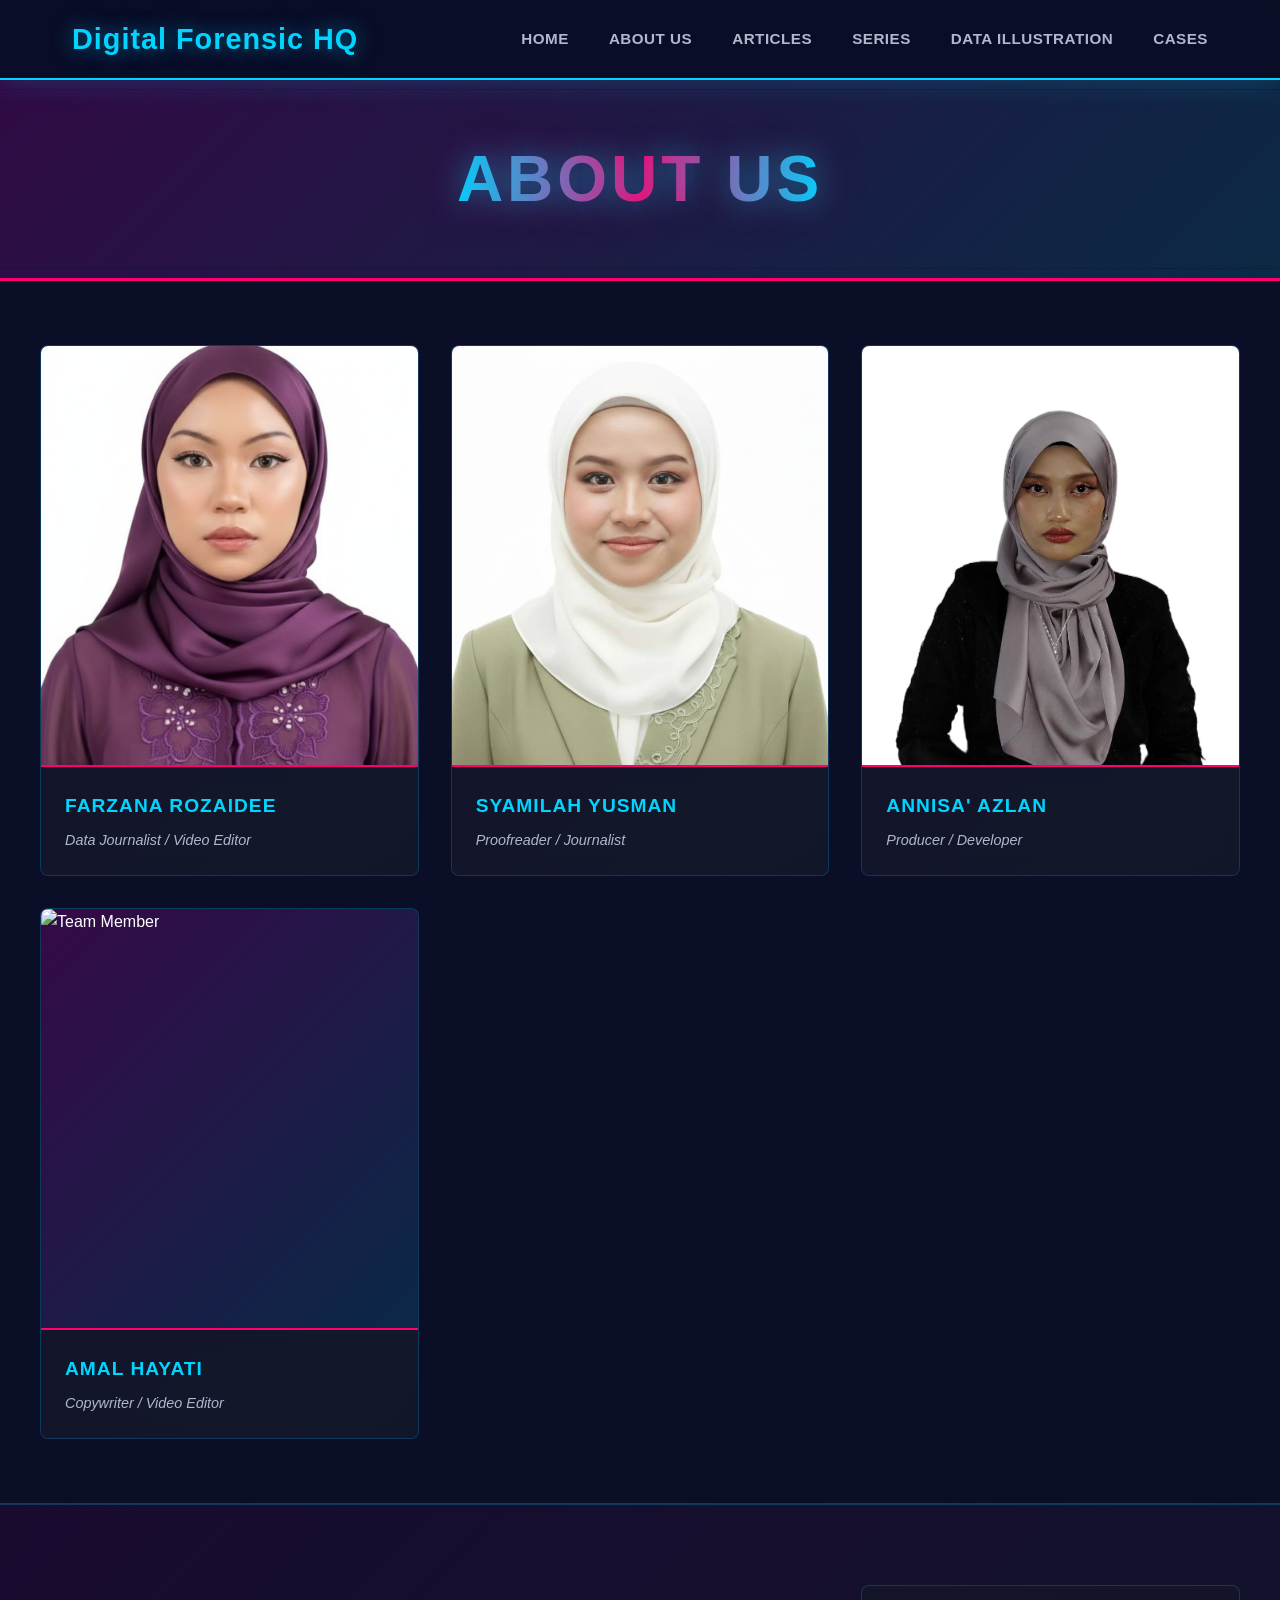
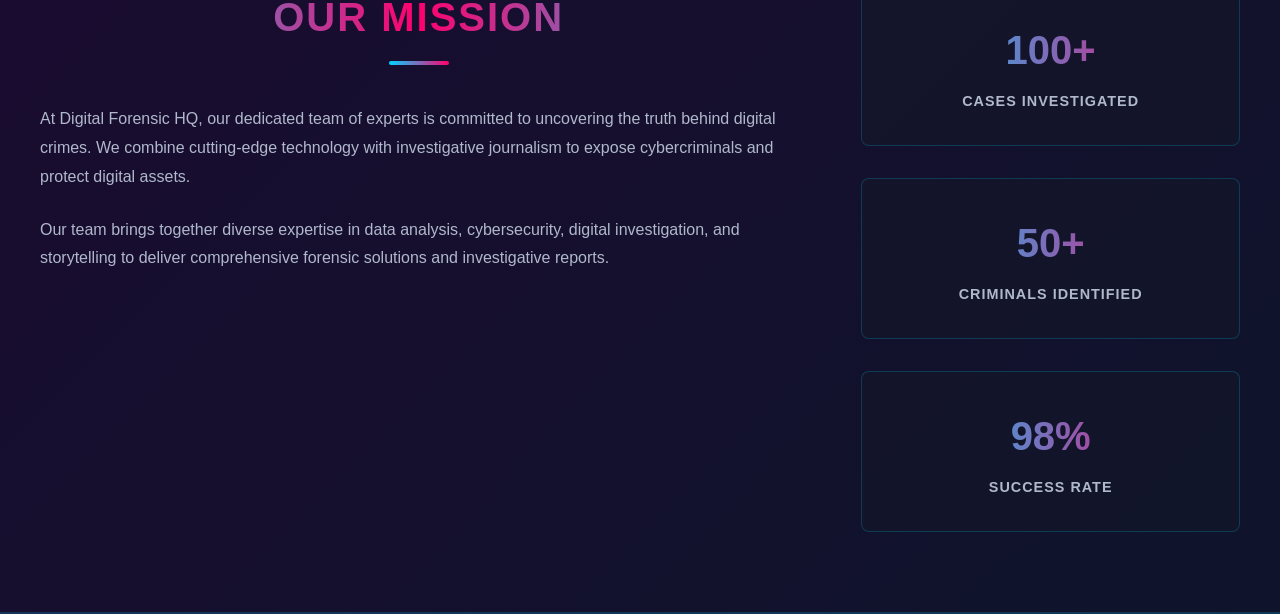
==== about.html @ 4dae82cf "feat: Add article navigation and 4th article data" ====
<!DOCTYPE html>
<html lang="en">
<head>
    <meta charset="UTF-8">
    <meta name="viewport" content="width=device-width, initial-scale=1.0">
    <title>About Us - Digital Forensic HQ</title>
    <link rel="icon" href="data:image/svg+xml,<svg xmlns='http://www.w3.org/2000/svg' viewBox='0 0 100 100'><text y='75' font-size='75' fill='%2300d4ff' font-weight='bold'>◆</text></svg>" type="image/svg+xml">
    <link rel="stylesheet" href="styles.css">
    <link rel="stylesheet" href="about-styles.css">
</head>
<body>
    <!-- Navigation -->
    <nav class="navbar">
        <div class="nav-container">
            <div class="nav-logo">
                <span class="logo-text">Digital Forensic HQ</span>
            </div>
            <ul class="nav-menu">
                <li class="nav-item"><a href="index.html" class="nav-link">Home</a></li>
                <li class="nav-item"><a href="about.html" class="nav-link">About Us</a></li>
                <li class="nav-item dropdown">
                    <a href="articles.html" class="nav-link dropdown-toggle">Articles</a>
                    <ul class="dropdown-menu">
                        <li><a href="articles.html?id=1" class="dropdown-link">Article 1</a></li>
                        <li><a href="articles.html?id=2" class="dropdown-link">Article 2</a></li>
                        <li><a href="articles.html?id=3" class="dropdown-link">Article 3</a></li>
                        <li><a href="articles.html?id=4" class="dropdown-link">Article 4</a></li>
                    </ul>
                </li>
                <li class="nav-item"><a href="series.html" class="nav-link">Series</a></li>
                <li class="nav-item"><a href="index.html#threats" class="nav-link">Data Illustration</a></li>
                <li class="nav-item"><a href="index.html#cases" class="nav-link">Cases</a></li>
            </ul>
            <div class="hamburger" id="hamburger">
                <span></span>
                <span></span>
                <span></span>
            </div>
        </div>
    </nav>

    <!-- About Header Section -->
    <section class="about-header">
        <div class="torn-top"></div>
        <div class="about-header-content">
            <h1 class="about-title">ABOUT US</h1>
        </div>
        <div class="torn-bottom"></div>
    </section>

    <!-- Team Members Section -->
    <section class="team-section">
        <div class="team-container">
            <div class="team-grid">
                <article class="team-card">
                    <div class="team-image-wrapper">
                        <img src="assets/FARZANA.jpeg" alt="Team Member" class="team-image">
                    </div>
                    <div class="team-info">
                        <h3 class="team-name">Farzana Rozaidee</h3>
                        <p class="team-role">Data Journalist / Video Editor</p>
                    </div>
                </article>

                <article class="team-card">
                    <div class="team-image-wrapper">
                        <img src="assets/SYAMILAH.jpeg" alt="Team Member" class="team-image">
                    </div>
                    <div class="team-info">
                        <h3 class="team-name">Syamilah Yusman</h3>
                        <p class="team-role">Proofreader / Journalist</p>
                    </div>
                </article>

                <article class="team-card">
                    <div class="team-image-wrapper">
                        <img src="assets/ANNISA.jpeg" alt="Team Member" class="team-image">
                    </div>
                    <div class="team-info">
                        <h3 class="team-name">Annisa' Azlan</h3>
                        <p class="team-role">Producer / Developer</p>
                    </div>
                </article>

                <article class="team-card">
                    <div class="team-image-wrapper">
                        <img src="https://via.placeholder.com/250x280?text=Team+Member+4" alt="Team Member" class="team-image">
                    </div>
                    <div class="team-info">
                        <h3 class="team-name">Amal Hayati</h3>
                        <p class="team-role">Copywriter / Video Editor</p>
                    </div>
                </article>
            </div>
        </div>
    </section>

    <!-- About Description Section -->
    <section class="about-description">
        <div class="about-description-container">
            <div class="about-text">
                <h2 class="section-title">Our Mission</h2>
                <p>At Digital Forensic HQ, our dedicated team of experts is committed to uncovering the truth behind digital crimes. We combine cutting-edge technology with investigative journalism to expose cybercriminals and protect digital assets.</p>
                <p>Our team brings together diverse expertise in data analysis, cybersecurity, digital investigation, and storytelling to deliver comprehensive forensic solutions and investigative reports.</p>
            </div>

            <div class="about-stats">
                <div class="stat-item">
                    <h3 class="stat-number">100+</h3>
                    <p class="stat-label">Cases Investigated</p>
                </div>
                <div class="stat-item">
                    <h3 class="stat-number">50+</h3>
                    <p class="stat-label">Criminals Identified</p>
                </div>
                <div class="stat-item">
                    <h3 class="stat-number">98%</h3>
                    <p class="stat-label">Success Rate</p>
                </div>
            </div>
        </div>
    </section>

    <script src="script.js"></script>
</body>
</html>
---- styles.css ----
/* ===========================
   DIGITAL FORENSIC HQ - CYBERPUNK THEME
   Professional Structure + Neon Colors
   =========================== */

* {
    margin: 0;
    padding: 0;
    box-sizing: border-box;
}

:root {
    --primary-dark: #0a0e27;
    --secondary-dark: #1a1f3a;
    --accent-cyan: #00d4ff;
    --accent-magenta: #ff006e;
    --accent-purple: #6a0572;
    --text-primary: #ffffff;
    --text-secondary: #b0b8cc;
    --neon-glow: 0 0 20px rgba(0, 212, 255, 0.5);
    --neon-glow-magenta: 0 0 20px rgba(255, 0, 110, 0.5);
}

html {
    scroll-behavior: smooth;
}

body {
    font-family: 'Segoe UI', Tahoma, Geneva, Verdana, sans-serif;
    background: linear-gradient(135deg, var(--primary-dark) 0%, #0f0a20 100%);
    color: var(--text-primary);
    line-height: 1.6;
    overflow-x: hidden;
}

/* ===== TOP BAR ===== */
.top-bar {
    background: var(--primary-dark);
    color: var(--text-primary);
    padding: 0.7rem 0;
    border-bottom: 2px solid var(--accent-cyan);
    font-size: 0.85rem;
    box-shadow: 0 0 20px rgba(0, 212, 255, 0.2);
}

.top-bar-container {
    max-width: 1200px;
    margin: 0 auto;
    padding: 0 2rem;
    display: flex;
    justify-content: space-between;
    align-items: center;
}

.top-bar-date,
.top-bar-edition {
    letter-spacing: 0.5px;
}

/* ===== NAVIGATION ===== */
.navbar {
    position: sticky;
    top: 0;
    width: 100%;
    background: rgba(10, 14, 39, 0.95);
    backdrop-filter: blur(10px);
    border-bottom: 2px solid var(--accent-cyan);
    box-shadow: 0 0 30px rgba(0, 212, 255, 0.2);
    z-index: 1000;
    padding: 0;
}

.nav-container {
    max-width: 1200px;
    margin: 0 auto;
    padding: 1rem 2rem;
    display: flex;
    justify-content: space-between;
    align-items: center;
}

.nav-logo {
    display: flex;
    align-items: center;
    font-size: 1.8rem;
    font-weight: 700;
    color: var(--accent-cyan);
    text-decoration: none;
    letter-spacing: 1px;
    text-shadow: var(--neon-glow);
}

.logo-text {
    color: var(--accent-cyan);
    text-shadow: var(--neon-glow);
}

.nav-menu {
    display: flex;
    list-style: none;
    gap: 2.5rem;
}

.nav-link {
    color: var(--text-secondary);
    text-decoration: none;
    font-size: 0.95rem;
    font-weight: 600;
    letter-spacing: 0.5px;
    position: relative;
    transition: all 0.3s ease;
    text-transform: uppercase;
}

.nav-link::after {
    content: '';
    position: absolute;
    bottom: -5px;
    left: 0;
    width: 0;
    height: 3px;
    background: linear-gradient(90deg, var(--accent-cyan), var(--accent-magenta));
    transition: width 0.3s ease;
}

.nav-link:hover {
    color: var(--accent-cyan);
    text-shadow: var(--neon-glow);
}

.nav-link:hover::after {
    width: 100%;
}

/* ===== DROPDOWN MENU ===== */
.dropdown {
    position: relative;
}


.dropdown:hover .dropdown-toggle::after {
    transform: rotate(180deg);
}

.dropdown-menu {
    display: none;
    position: absolute;
    top: 100%;
    left: 0;
    background: rgba(10, 14, 39, 0.98);
    backdrop-filter: blur(10px);
    border: 2px solid var(--accent-cyan);
    border-top: none;
    border-radius: 0 0 5px 5px;
    min-width: 250px;
    list-style: none;
    padding: 0.5rem 0;
    margin-top: -2px;
    box-shadow: 0 10px 30px rgba(0, 212, 255, 0.2);
    z-index: 999;
}

.dropdown:hover .dropdown-menu {
    display: block;
    animation: slideDown 0.3s ease;
}

@keyframes slideDown {
    from {
        opacity: 0;
        transform: translateY(-10px);
    }
    to {
        opacity: 1;
        transform: translateY(0);
    }
}

.dropdown-menu li {
    padding: 0;
}

.dropdown-link {
    display: block;
    padding: 0.8rem 1.5rem;
    color: var(--text-secondary);
    text-decoration: none;
    font-size: 0.9rem;
    letter-spacing: 0.5px;
    transition: all 0.3s ease;
    border-left: 3px solid transparent;
    text-transform: none;
}

.dropdown-link:hover {
    color: var(--accent-cyan);
    background: rgba(0, 212, 255, 0.1);
    border-left-color: var(--accent-magenta);
    text-shadow: var(--neon-glow);
}

.hamburger {
    display: none;
    flex-direction: column;
    cursor: pointer;
    gap: 5px;
    z-index: 1001;
}

.hamburger span {
    width: 25px;
    height: 3px;
    background: var(--accent-cyan);
    transition: all 0.3s ease;
    border-radius: 2px;
    display: block;
}

.hamburger.active span:nth-child(1) {
    transform: rotate(-45deg) translate(-5px, 6px);
}

.hamburger.active span:nth-child(2) {
    opacity: 0;
}

.hamburger.active span:nth-child(3) {
    transform: rotate(45deg) translate(-5px, -6px);
}

/* ===== FEATURED STORY SECTION ===== */
.featured-story {
    background: linear-gradient(135deg, rgba(106, 5, 114, 0.3) 0%, rgba(0, 212, 255, 0.1) 100%);
    padding: 4rem 2rem;
    border-bottom: 3px solid var(--accent-cyan);
}

.featured-container {
    max-width: 1200px;
    margin: 0 auto;
}

.main-story {
    max-width: 900px;
}

.story-title {
    font-size: 3.2rem;
    font-weight: 900;
    color: var(--text-primary);
    margin-bottom: 1rem;
    line-height: 1.2;
    text-transform: uppercase;
    letter-spacing: 2px;
    background: linear-gradient(90deg, var(--accent-cyan), var(--accent-magenta), var(--accent-cyan));
    -webkit-background-clip: text;
    -webkit-text-fill-color: transparent;
    background-clip: text;
    text-shadow: 0 0 30px rgba(0, 212, 255, 0.5), 0 0 60px rgba(255, 0, 110, 0.3);
}

.story-subtitle {
    font-size: 1.4rem;
    color: var(--text-secondary);
    margin-bottom: 1rem;
    font-style: italic;
}

.story-byline {
    font-size: 0.9rem;
    color: var(--text-secondary);
    margin-bottom: 1.5rem;
    font-weight: 600;
}

.story-excerpt {
    font-size: 1.1rem;
    color: var(--text-primary);
    margin-bottom: 2rem;
    line-height: 1.8;
    max-width: 700px;
}

.read-button {
    background: linear-gradient(135deg, var(--accent-cyan), var(--accent-magenta));
    color: var(--primary-dark);
    padding: 0.9rem 2rem;
    border: 2px solid var(--accent-cyan);
    border-radius: 3px;
    font-size: 0.95rem;
    font-weight: 600;
    cursor: pointer;
    transition: all 0.3s ease;
    text-transform: uppercase;
    letter-spacing: 0.5px;
    box-shadow: 0 0 20px rgba(0, 212, 255, 0.4);
}

.read-button:hover {
    transform: scale(1.05);
    box-shadow: 0 0 40px rgba(0, 212, 255, 0.6), 0 0 80px rgba(255, 0, 110, 0.3);
}

/* ===== HERO SECTION ===== */
.hero {
    margin-top: 0;
    min-height: 100vh;
    display: flex;
    align-items: center;
    justify-content: center;
    position: relative;
    overflow: hidden;
    background: linear-gradient(135deg, rgba(106, 5, 114, 0.3) 0%, rgba(0, 212, 255, 0.1) 100%);
}

.circuit-overlay {
    position: absolute;
    top: 0;
    left: 0;
    right: 0;
    bottom: 0;
    background-image:
        linear-gradient(0deg, transparent 24%, rgba(0, 212, 255, 0.05) 25%, rgba(0, 212, 255, 0.05) 26%, transparent 27%, transparent 74%, rgba(0, 212, 255, 0.05) 75%, rgba(0, 212, 255, 0.05) 76%, transparent 77%, transparent),
        linear-gradient(90deg, transparent 24%, rgba(0, 212, 255, 0.05) 25%, rgba(0, 212, 255, 0.05) 26%, transparent 27%, transparent 74%, rgba(0, 212, 255, 0.05) 75%, rgba(0, 212, 255, 0.05) 76%, transparent 77%, transparent);
    background-size: 80px 80px;
    animation: moveGrid 8s linear infinite;
    opacity: 0.5;
}

@keyframes moveGrid {
    0% { transform: translate(0, 0); }
    100% { transform: translate(80px, 80px); }
}

.hero-content {
    position: relative;
    z-index: 10;
    text-align: center;
    max-width: 800px;
}

.hero-title {
    font-size: 4rem;
    font-weight: 900;
    margin-bottom: 1rem;
    text-transform: uppercase;
    letter-spacing: 3px;
    text-shadow: 0 0 30px rgba(0, 212, 255, 0.5),
                 0 0 60px rgba(255, 0, 110, 0.3);
    background: linear-gradient(90deg, var(--accent-cyan), var(--accent-magenta), var(--accent-cyan));
    -webkit-background-clip: text;
    -webkit-text-fill-color: transparent;
    background-clip: text;
    animation: flicker 0.15s infinite;
}

@keyframes flicker {
    0%, 19%, 21%, 23%, 25%, 54%, 56%, 100% {
        text-shadow: 0 0 30px rgba(0, 212, 255, 0.5),
                     0 0 60px rgba(255, 0, 110, 0.3);
    }
    20%, 24%, 55% {
        text-shadow: 0 0 10px rgba(0, 212, 255, 0.3),
                     0 0 20px rgba(255, 0, 110, 0.1);
    }
}

.hero-subtitle {
    font-size: 1.3rem;
    color: var(--text-secondary);
    margin-bottom: 3rem;
    letter-spacing: 1px;
}

.cta-button {
    padding: 1rem 2.5rem;
    font-size: 1rem;
    font-weight: bold;
    text-transform: uppercase;
    letter-spacing: 2px;
    background: linear-gradient(135deg, var(--accent-cyan), var(--accent-magenta));
    color: var(--primary-dark);
    border: 2px solid var(--accent-cyan);
    border-radius: 50px;
    cursor: pointer;
    transition: all 0.3s ease;
    box-shadow: 0 0 20px rgba(0, 212, 255, 0.4), inset 0 0 20px rgba(0, 212, 255, 0.1);
    position: relative;
    overflow: hidden;
}

.cta-button::before {
    content: '';
    position: absolute;
    top: 50%;
    left: 50%;
    width: 0;
    height: 0;
    border-radius: 50%;
    background: rgba(255, 255, 255, 0.2);
    transform: translate(-50%, -50%);
    transition: width 0.6s, height 0.6s;
}

.cta-button:hover {
    transform: scale(1.05);
    box-shadow: 0 0 40px rgba(0, 212, 255, 0.6), 
                0 0 80px rgba(255, 0, 110, 0.3),
                inset 0 0 30px rgba(0, 212, 255, 0.2);
}

.cta-button:active {
    transform: scale(0.98);
}

.neon-lines {
    position: absolute;
    width: 100%;
    height: 100%;
    pointer-events: none;
}

.line {
    position: absolute;
    background: linear-gradient(90deg, transparent, var(--accent-cyan), transparent);
    opacity: 0.3;
    animation: lineMove 4s linear infinite;
}

.line-1 {
    width: 100%;
    height: 2px;
    top: 25%;
}

.line-2 {
    width: 100%;
    height: 2px;
    top: 50%;
    animation-delay: 1.3s;
}

.line-3 {
    width: 100%;
    height: 2px;
    top: 75%;
    animation-delay: 2.6s;
}

@keyframes lineMove {
    0% { transform: translateX(-100%); }
    100% { transform: translateX(100%); }
}

/* ===== SECTION TITLES ===== */
.section-title {
    font-size: 2.5rem;
    font-weight: 900;
    color: var(--text-primary);
    margin-bottom: 2.5rem;
    text-align: center;
    position: relative;
    padding-bottom: 1rem;
    text-transform: uppercase;
    letter-spacing: 2px;
    background: linear-gradient(90deg, var(--accent-cyan), var(--accent-magenta));
    -webkit-background-clip: text;
    -webkit-text-fill-color: transparent;
    background-clip: text;
}

.section-title::after {
    content: '';
    position: absolute;
    bottom: 0;
    left: 50%;
    transform: translateX(-50%);
    width: 60px;
    height: 4px;
    background: linear-gradient(90deg, var(--accent-cyan), var(--accent-magenta));
    border-radius: 2px;
}

/* ===== CONTENT SECTION ===== */
.content-section {
    padding: 5rem 2rem;
    background: linear-gradient(180deg, rgba(26, 31, 58, 0.5) 0%, rgba(106, 5, 114, 0.2) 100%);
    border-bottom: 1px solid rgba(0, 212, 255, 0.2);
}

.content-container {
    max-width: 1400px;
    margin: 0 auto;
}

.section-header {
    text-align: center;
    margin-bottom: 4rem;
}

.section-header .section-title {
    font-size: 2.5rem;
    font-weight: 900;
    background: linear-gradient(90deg, var(--accent-cyan), var(--accent-magenta), var(--accent-cyan));
    background-size: 200% auto;
    -webkit-background-clip: text;
    -webkit-text-fill-color: transparent;
    background-clip: text;
    letter-spacing: 1px;
    margin-bottom: 1rem;
}

.section-subtitle {
    font-size: 1.1rem;
    color: var(--text-secondary);
    max-width: 700px;
    margin: 0 auto;
    line-height: 1.6;
}

.content-grid {
    display: grid;
    grid-template-columns: repeat(auto-fit, minmax(320px, 1fr));
    gap: 2.5rem;
}

.content-card {
    background: linear-gradient(135deg, rgba(106, 5, 114, 0.15) 0%, rgba(0, 212, 255, 0.05) 100%);
    border: 2px solid rgba(0, 212, 255, 0.3);
    border-radius: 8px;
    padding: 2rem;
    transition: all 0.3s ease;
    position: relative;
    overflow: hidden;
    box-shadow: 0 0 20px rgba(0, 212, 255, 0.1);
    display: flex;
    flex-direction: column;
}

.content-card::before {
    content: '';
    position: absolute;
    top: 0;
    left: -100%;
    width: 100%;
    height: 100%;
    background: linear-gradient(90deg, transparent, rgba(0, 212, 255, 0.1), transparent);
    transition: left 0.5s ease;
}

.content-card:hover {
    transform: translateY(-8px);
    border-color: var(--accent-cyan);
    box-shadow: 0 0 40px rgba(0, 212, 255, 0.3), 0 0 60px rgba(255, 0, 110, 0.2);
}

.content-card:hover::before {
    left: 100%;
}

.content-card.featured {
    grid-column: span 1;
    background: linear-gradient(135deg, rgba(106, 5, 114, 0.25) 0%, rgba(0, 212, 255, 0.1) 100%);
    border: 2px solid rgba(0, 212, 255, 0.5);
}

.content-card.featured:hover {
    border-color: var(--accent-magenta);
    box-shadow: 0 0 50px rgba(0, 212, 255, 0.4), 0 0 80px rgba(255, 0, 110, 0.3);
}

.content-header {
    margin-bottom: 1.5rem;
}

.content-badge {
    display: inline-block;
    background: rgba(0, 212, 255, 0.2);
    color: var(--accent-cyan);
    padding: 0.4rem 0.9rem;
    border-radius: 20px;
    font-size: 0.75rem;
    font-weight: 700;
    text-transform: uppercase;
    letter-spacing: 0.5px;
    margin-bottom: 0.8rem;
    border: 1px solid var(--accent-cyan);
}

.content-card.featured .content-badge {
    background: rgba(255, 0, 110, 0.2);
    color: var(--accent-magenta);
    border-color: var(--accent-magenta);
}

.content-title {
    font-size: 1.3rem;
    font-weight: 700;
    color: var(--text-primary);
    margin: 0;
    line-height: 1.3;
}

.content-description {
    color: var(--text-secondary);
    margin-bottom: 1rem;
    line-height: 1.7;
    font-size: 0.95rem;
}

.content-link {
    color: var(--accent-cyan);
    text-decoration: none;
    font-weight: 600;
    font-size: 0.9rem;
    transition: all 0.3s ease;
    margin-top: auto;
    display: inline-block;
}

.content-link:hover {
    color: var(--accent-magenta);
    transform: translateX(5px);
}

.content-card.featured .content-link {
    color: var(--accent-magenta);
}

.content-card.featured .content-link:hover {
    color: var(--accent-cyan);
}

.content-category {
    display: inline-block;
    font-size: 0.75rem;
    font-weight: 900;
    color: var(--accent-magenta);
    letter-spacing: 2px;
    text-transform: uppercase;
    margin-bottom: 0.8rem;
    padding-bottom: 0.8rem;
    border-bottom: 2px solid rgba(255, 0, 110, 0.3);
    width: 100%;
}

/* Responsive Design for Content Section */
@media (max-width: 1024px) {
    .section-header {
        margin-bottom: 3rem;
    }

    .section-header .section-title {
        font-size: 2rem;
    }

    .content-card.featured {
        grid-column: span 1;
    }

    .content-grid {
        grid-template-columns: repeat(auto-fit, minmax(280px, 1fr));
    }
}

@media (max-width: 768px) {
    .content-section {
        padding: 3rem 1.5rem;
    }

    .section-header {
        margin-bottom: 2.5rem;
    }

    .section-header .section-title {
        font-size: 1.8rem;
    }

    .section-subtitle {
        font-size: 1rem;
    }

    .content-grid {
        grid-template-columns: 1fr;
        gap: 2rem;
    }

    .content-card {
        padding: 1.5rem;
    }

    .content-title {
        font-size: 1.1rem;
    }

    .content-description {
        font-size: 0.9rem;
    }
}

@media (max-width: 480px) {
    .content-section {
        padding: 2rem 1rem;
    }

    .section-header {
        margin-bottom: 2rem;
    }

    .section-header .section-title {
        font-size: 1.5rem;
    }

    .section-subtitle {
        font-size: 0.9rem;
    }

    .content-grid {
        gap: 1.5rem;
    }

    .content-card {
        padding: 1.2rem;
    }

    .content-badge {
        font-size: 0.65rem;
        padding: 0.3rem 0.7rem;
    }

    .content-title {
        font-size: 1rem;
    }

    .content-description {
        font-size: 0.85rem;
        margin-bottom: 0.8rem;
    }
}

.services-container {
    max-width: 1200px;
    margin: 0 auto;
}

.services-grid {
    display: grid;
    grid-template-columns: repeat(auto-fit, minmax(300px, 1fr));
    gap: 2rem;
}

.service-card {
    background: rgba(26, 31, 58, 0.8);
    padding: 2rem;
    border: 2px solid rgba(0, 212, 255, 0.3);
    border-left: 4px solid var(--accent-magenta);
    border-radius: 5px;
    transition: all 0.3s ease;
    position: relative;
    overflow: hidden;
    box-shadow: 0 0 20px rgba(0, 212, 255, 0.1);
}

.service-card:hover {
    transform: translateY(-5px);
    border-left-color: var(--accent-cyan);
    border-color: var(--accent-cyan);
    box-shadow: 0 0 40px rgba(0, 212, 255, 0.3), 0 0 60px rgba(255, 0, 110, 0.2);
}

.service-header {
    margin-bottom: 1rem;
}

.service-title {
    font-size: 1.3rem;
    font-weight: 700;
    color: var(--accent-cyan);
    margin: 0;
    text-transform: uppercase;
    letter-spacing: 1px;
}

.service-description {
    color: var(--text-secondary);
    margin-bottom: 1.5rem;
    line-height: 1.7;
}

.service-link {
    color: var(--accent-cyan);
    text-decoration: none;
    font-weight: 600;
    transition: all 0.3s ease;
    display: inline-block;
}

.service-link:hover {
    color: var(--accent-magenta);
    margin-left: 5px;
    text-shadow: var(--neon-glow-magenta);
}

/* ===== WHY CHOOSE SECTION ===== */
.why-choose {
    padding: 5rem 2rem;
    background: linear-gradient(180deg, rgba(106, 5, 114, 0.3) 0%, rgba(10, 14, 39, 0.8) 100%);
    border-bottom: 1px solid rgba(255, 0, 110, 0.2);
}

.why-choose-container {
    max-width: 1200px;
    margin: 0 auto;
}

.why-choose-grid {
    display: grid;
    grid-template-columns: repeat(auto-fit, minmax(250px, 1fr));
    gap: 2rem;
}

.why-item {
    background: linear-gradient(135deg, rgba(26, 31, 58, 0.6) 0%, rgba(106, 5, 114, 0.2) 100%);
    padding: 2rem;
    border-left: 4px solid var(--accent-magenta);
    border-right: 1px solid rgba(0, 212, 255, 0.2);
    border-radius: 5px;
    transition: all 0.3s ease;
    text-align: center;
    position: relative;
}

.why-item:hover {
    border-left-color: var(--accent-cyan);
    transform: translateX(10px);
    box-shadow: inset 0 0 20px rgba(0, 212, 255, 0.1);
}

.why-number {
    font-size: 2.5rem;
    font-weight: 700;
    color: var(--accent-magenta);
    margin-bottom: 0.5rem;
    opacity: 0.8;
}

.why-title {
    font-size: 1.2rem;
    font-weight: 700;
    color: var(--accent-cyan);
    margin-bottom: 1rem;
    text-transform: uppercase;
    letter-spacing: 1px;
}

.why-item p {
    color: var(--text-secondary);
    line-height: 1.6;
}

/* ===== THREATS SECTION ===== */
.threats-section {
    padding: 5rem 2rem;
    background: linear-gradient(180deg, rgba(10, 14, 39, 0.8) 0%, rgba(26, 31, 58, 0.5) 100%);
    border-top: 1px solid rgba(255, 0, 110, 0.2);
}

.threats-container {
    max-width: 1200px;
    margin: 0 auto;
}

.threats-grid {
    display: grid;
    grid-template-columns: repeat(auto-fit, minmax(320px, 1fr));
    gap: 2rem;
}

.threat-item {
    background: rgba(26, 31, 58, 0.7);
    padding: 2rem;
    border: 2px solid rgba(255, 0, 110, 0.2);
    border-top: 4px solid var(--accent-magenta);
    border-radius: 5px;
    transition: all 0.3s ease;
    position: relative;
}

.threat-item:hover {
    border-color: var(--accent-magenta);
    box-shadow: 0 0 30px rgba(255, 0, 110, 0.3);
    transform: translateY(-3px);
}

.threat-tag {
    display: inline-block;
    padding: 0.4rem 0.8rem;
    border-radius: 3px;
    font-size: 0.75rem;
    font-weight: 700;
    letter-spacing: 0.5px;
    margin-bottom: 1rem;
    text-transform: uppercase;
}

.threat-tag.high {
    background: rgba(255, 0, 110, 0.2);
    color: #ff6b9d;
    border: 1px solid rgba(255, 0, 110, 0.5);
}

.threat-tag.medium {
    background: rgba(0, 212, 255, 0.2);
    color: #00d4ff;
    border: 1px solid rgba(0, 212, 255, 0.5);
}

.threat-title {
    font-size: 1.3rem;
    font-weight: 700;
    color: var(--accent-magenta);
    margin-bottom: 0.8rem;
    text-transform: uppercase;
    letter-spacing: 1px;
}

.threat-description {
    color: var(--text-secondary);
    margin-bottom: 1.5rem;
    line-height: 1.7;
}

.threat-link {
    color: var(--accent-cyan);
    text-decoration: none;
    font-weight: 600;
    transition: all 0.3s ease;
    display: inline-block;
}

.threat-link:hover {
    color: var(--accent-magenta);
    margin-left: 5px;
    text-shadow: var(--neon-glow-magenta);
}

/* ===== CONTACT SECTION ===== */
.contact-section {
    padding: 5rem 2rem;
    background: linear-gradient(180deg, rgba(26, 31, 58, 0.5) 0%, rgba(106, 5, 114, 0.2) 100%);
    border-top: 1px solid rgba(0, 212, 255, 0.2);
}

.contact-container {
    max-width: 1200px;
    margin: 0 auto;
}

.contact-wrapper {
    display: grid;
    grid-template-columns: 1.5fr 1fr;
    gap: 3rem;
    margin-top: 2rem;
}

.contact-form-wrapper {
    background: rgba(26, 31, 58, 0.8);
    padding: 2rem;
    border: 2px solid rgba(0, 212, 255, 0.3);
    border-radius: 5px;
    box-shadow: 0 0 20px rgba(0, 212, 255, 0.1);
}

.contact-form {
    display: flex;
    flex-direction: column;
    gap: 1.5rem;
}

.form-group {
    display: flex;
    flex-direction: column;
}

.form-group input,
.form-group textarea {
    padding: 0.9rem;
    border: 2px solid rgba(0, 212, 255, 0.3);
    border-radius: 3px;
    font-family: 'Segoe UI', sans-serif;
    font-size: 0.95rem;
    background: rgba(26, 31, 58, 0.8);
    color: var(--text-primary);
    transition: all 0.3s ease;
}

.form-group input::placeholder,
.form-group textarea::placeholder {
    color: rgba(176, 184, 204, 0.6);
}

.form-group input:focus,
.form-group textarea:focus {
    outline: none;
    border-color: var(--accent-cyan);
    box-shadow: 0 0 20px rgba(0, 212, 255, 0.2);
    background: rgba(26, 31, 58, 1);
}

.submit-button {
    padding: 0.9rem 2rem;
    background: linear-gradient(135deg, var(--accent-cyan), var(--accent-magenta));
    color: var(--primary-dark);
    border: 2px solid var(--accent-cyan);
    border-radius: 3px;
    font-size: 0.95rem;
    font-weight: 700;
    cursor: pointer;
    transition: all 0.3s ease;
    text-transform: uppercase;
    letter-spacing: 0.5px;
    align-self: flex-start;
    box-shadow: 0 0 20px rgba(0, 212, 255, 0.3);
}

.submit-button:hover {
    transform: translateY(-2px);
    box-shadow: 0 0 30px rgba(0, 212, 255, 0.5), 0 0 40px rgba(255, 0, 110, 0.3);
}

.contact-details {
    display: flex;
    flex-direction: column;
    gap: 2rem;
}

.detail-item {
    background: rgba(26, 31, 58, 0.6);
    padding: 1.5rem;
    border: 2px solid rgba(0, 212, 255, 0.2);
    border-left: 4px solid var(--accent-cyan);
    border-radius: 3px;
}

.detail-label {
    display: block;
    font-size: 0.85rem;
    font-weight: 700;
    color: var(--accent-cyan);
    text-transform: uppercase;
    letter-spacing: 0.5px;
    margin-bottom: 0.5rem;
    text-shadow: var(--neon-glow);
}

.detail-item p {
    color: var(--text-secondary);
    margin: 0;
    font-size: 1rem;
}

/* ===== FOOTER ===== */
.footer {
    background: rgba(10, 14, 39, 0.95);
    border-top: 2px solid var(--accent-cyan);
    padding: 2rem;
    text-align: center;
    box-shadow: 0 0 30px rgba(0, 212, 255, 0.1);
}

.footer-content p {
    color: var(--text-secondary);
    margin: 0.5rem 0;
}

.footer-content p:first-child {
    color: var(--accent-cyan);
    text-transform: uppercase;
    letter-spacing: 1px;
    font-weight: bold;
    text-shadow: var(--neon-glow);
}

/* ===== RESPONSIVE DESIGN ===== */
@media (max-width: 768px) {
    .hero {
        min-height: 80vh;
        padding: 2rem 0;
    }

    .hero-title {
        font-size: 2.2rem;
    }

    .hero-subtitle {
        font-size: 1rem;
    }

    .neon-lines {
        display: none;
    }

    .nav-menu {
        display: flex;
        position: fixed;
        left: -100%;
        top: 60px;
        flex-direction: column;
        background-color: var(--secondary-dark);
        width: 100%;
        text-align: center;
        transition: left 0.3s ease;
        gap: 0;
        border-bottom: 2px solid var(--accent-cyan);
        box-shadow: 0 0 20px rgba(0, 212, 255, 0.2);
        padding: 0;
        z-index: 999;
    }

    .nav-menu.active {
        left: 0;
    }

    .nav-item {
        padding: 1.5rem 0;
        border-bottom: 1px solid rgba(0, 212, 255, 0.2);
    }

    .hamburger {
        display: flex;
    }

    .hamburger.active span:nth-child(1) {
        transform: rotate(-45deg) translate(-5px, 6px);
    }

    .hamburger.active span:nth-child(2) {
        opacity: 0;
    }

    .hamburger.active span:nth-child(3) {
        transform: rotate(45deg) translate(-5px, -6px);
    }

    .dropdown-menu {
        position: static;
        display: none;
        background: rgba(0, 212, 255, 0.05);
        border: 1px solid rgba(0, 212, 255, 0.3);
        border-top: none;
        box-shadow: none;
        min-width: auto;
        margin-top: 0;
        border-radius: 0;
        padding: 0;
        max-height: 0;
        overflow: hidden;
        transition: max-height 0.3s ease;
    }

    .dropdown.active .dropdown-menu {
        display: block;
        max-height: 500px;
        padding: 0.5rem 0;
        animation: none;
    }

    .dropdown-toggle::after {
        content: '▼';
        margin-left: 0.5rem;
        font-size: 0.75rem;
        transition: transform 0.3s ease;
        display: inline-block;
    }

    .dropdown.active .dropdown-toggle::after {
        transform: rotate(180deg);
    }

    .dropdown-link {
        text-align: left;
        padding: 0.8rem 2rem;
        font-size: 0.85rem;
        display: block;
        width: 100%;
        border-left: 3px solid transparent;
        cursor: pointer;
    }

    .dropdown-link:hover {
        background: rgba(0, 212, 255, 0.15);
        border-left-color: var(--accent-magenta);
    }

    .story-title {
        font-size: 2rem;
    }

    .story-subtitle {
        font-size: 1.1rem;
    }

    .section-title {
        font-size: 1.8rem;
    }

    .contact-wrapper {
        grid-template-columns: 1fr;
    }

    .services-grid,
    .why-choose-grid,
    .threats-grid {
        grid-template-columns: 1fr;
    }

    .top-bar-container {
        flex-direction: column;
        gap: 0.5rem;
        text-align: center;
    }
}

@media (max-width: 480px) {
    body {
        font-size: 14px;
    }

    .hero {
        min-height: 60vh;
        padding: 1rem 0;
    }

    .hero-content {
        padding: 2rem 1rem;
    }

    .hero-title {
        font-size: 1.8rem;
        line-height: 1.3;
    }

    .hero-subtitle {
        font-size: 0.95rem;
        margin-bottom: 1.5rem;
    }

    .cta-button {
        padding: 0.75rem 1.5rem;
        font-size: 0.9rem;
    }

    .nav-logo {
        font-size: 1rem;
    }

    .nav-container {
        padding: 0.8rem 1rem;
    }

    .top-bar {
        padding: 0.4rem 0;
        font-size: 0.7rem;
    }

    .featured-story {
        padding: 1.5rem 1rem;
    }

    .story-title {
        font-size: 1.5rem;
        letter-spacing: 0px;
    }

    .story-subtitle {
        font-size: 0.95rem;
    }

    .story-excerpt {
        font-size: 0.95rem;
        line-height: 1.6;
    }

    .section-title {
        font-size: 1.4rem;
        margin-bottom: 1.5rem;
        letter-spacing: 0px;
    }

    .service-card,
    .threat-item,
    .detail-item {
        padding: 1.2rem;
    }

    .service-title,
    .threat-title {
        font-size: 1rem;
    }

    .services-section,
    .why-choose,
    .threats-section,
    .contact-section {
        padding: 1.5rem 1rem;
    }

    .read-button {
        padding: 0.7rem 1.3rem;
        font-size: 0.85rem;
    }

    .why-number {
        font-size: 1.8rem;
    }

    .why-title {
        font-size: 1rem;
    }

    .submit-button {
        padding: 0.7rem 1.3rem;
        font-size: 0.85rem;
    }

    .contact-form {
        gap: 1rem;
    }

    input,
    textarea {
        font-size: 16px;
    }

    .footer-content p {
        font-size: 0.85rem;
    }
}
---- about-styles.css ----
/* ===== ABOUT PAGE STYLES ===== */

/* About Header Section */
.about-header {
    position: relative;
    background: linear-gradient(135deg, rgba(106, 5, 114, 0.4) 0%, rgba(0, 212, 255, 0.15) 100%);
    padding: 3rem 2rem;
    min-height: 200px;
    display: flex;
    align-items: center;
    justify-content: center;
    overflow: hidden;
    border-bottom: 3px solid var(--accent-magenta);
}

.torn-top {
    position: absolute;
    top: 0;
    left: 0;
    right: 0;
    height: 20px;
    background: url('data:image/svg+xml;utf8,<svg xmlns="http://www.w3.org/2000/svg" viewBox="0 0 1200 40"><path d="M0,15 Q30,5 60,15 T120,15 T180,15 T240,15 T300,15 T360,15 T420,15 T480,15 T540,15 T600,15 T660,15 T720,15 T780,15 T840,15 T900,15 T960,15 T1020,15 T1080,15 T1140,15 T1200,15 L1200,0 L0,0 Z" fill="%230a0e27"/></svg>') repeat-x;
    background-size: 30px 20px;
}

.torn-bottom {
    position: absolute;
    bottom: 0;
    left: 0;
    right: 0;
    height: 20px;
    background: url('data:image/svg+xml;utf8,<svg xmlns="http://www.w3.org/2000/svg" viewBox="0 0 1200 40"><path d="M0,25 Q30,35 60,25 T120,25 T180,25 T240,25 T300,25 T360,25 T420,25 T480,25 T540,25 T600,25 T660,25 T720,25 T780,25 T840,25 T900,25 T960,25 T1020,25 T1080,25 T1140,25 T1200,25 L1200,40 L0,40 Z" fill="%230a0e27"/></svg>') repeat-x;
    background-size: 30px 20px;
}

.about-header-content {
    position: relative;
    z-index: 10;
    text-align: center;
    color: var(--text-primary);
}

.about-title {
    font-size: 4rem;
    font-weight: 900;
    text-transform: uppercase;
    letter-spacing: 4px;
    background: linear-gradient(90deg, var(--accent-cyan), var(--accent-magenta), var(--accent-cyan));
    -webkit-background-clip: text;
    -webkit-text-fill-color: transparent;
    background-clip: text;
    text-shadow: 0 0 30px rgba(0, 212, 255, 0.5), 0 0 60px rgba(255, 0, 110, 0.3);
}

/* Team Section */
.team-section {
    background: var(--primary-dark);
    padding: 4rem 2rem;
}

.team-container {
    max-width: 1200px;
    margin: 0 auto;
}

.team-grid {
    display: grid;
    grid-template-columns: repeat(auto-fit, minmax(280px, 1fr));
    gap: 2rem;
}

.team-card {
    background: linear-gradient(135deg, rgba(106, 5, 114, 0.2) 0%, rgba(0, 212, 255, 0.05) 100%);
    border: 1px solid rgba(0, 212, 255, 0.2);
    border-radius: 8px;
    overflow: hidden;
    transition: all 0.3s ease;
    cursor: pointer;
}

.team-card:hover {
    border-color: var(--accent-cyan);
    box-shadow: 0 0 30px rgba(0, 212, 255, 0.3), inset 0 0 20px rgba(0, 212, 255, 0.05);
    transform: translateY(-10px);
}

.team-image-wrapper {
    position: relative;
    overflow: hidden;
    width: 100%;
    aspect-ratio: 9/10;
    background: linear-gradient(135deg, rgba(106, 5, 114, 0.3), rgba(0, 212, 255, 0.1));
}

.team-image {
    width: 100%;
    height: 100%;
    object-fit: cover;
    transition: transform 0.3s ease;
}

.team-card:hover .team-image {
    transform: scale(1.05);
}

.team-info {
    padding: 1.5rem;
    background: rgba(20, 24, 41, 0.8);
    backdrop-filter: blur(10px);
    border-top: 2px solid var(--accent-magenta);
}

.team-name {
    font-size: 1.2rem;
    font-weight: 700;
    color: var(--accent-cyan);
    margin-bottom: 0.5rem;
    text-transform: uppercase;
    letter-spacing: 1px;
}

.team-role {
    font-size: 0.9rem;
    color: var(--text-secondary);
    font-style: italic;
    line-height: 1.5;
}

/* About Description Section */
.about-description {
    background: linear-gradient(135deg, rgba(106, 5, 114, 0.15) 0%, rgba(0, 212, 255, 0.05) 100%);
    padding: 5rem 2rem;
    border-top: 2px solid rgba(0, 212, 255, 0.2);
    border-bottom: 2px solid rgba(0, 212, 255, 0.2);
}

.about-description-container {
    max-width: 1200px;
    margin: 0 auto;
    display: grid;
    grid-template-columns: 2fr 1fr;
    gap: 4rem;
    align-items: start;
}

.about-text h2 {
    background: linear-gradient(90deg, var(--accent-cyan), var(--accent-magenta), var(--accent-cyan));
    -webkit-background-clip: text;
    -webkit-text-fill-color: transparent;
    background-clip: text;
}

.about-text p {
    color: var(--text-secondary);
    margin-bottom: 1.5rem;
    line-height: 1.8;
    font-size: 1rem;
}

.about-stats {
    display: flex;
    flex-direction: column;
    gap: 2rem;
}

.stat-item {
    background: rgba(20, 24, 41, 0.5);
    border: 1px solid rgba(0, 212, 255, 0.2);
    border-radius: 8px;
    padding: 2rem;
    text-align: center;
    transition: all 0.3s ease;
}

.stat-item:hover {
    border-color: var(--accent-cyan);
    box-shadow: 0 0 20px rgba(0, 212, 255, 0.2);
    transform: translateX(10px);
}

.stat-number {
    font-size: 2.5rem;
    font-weight: 900;
    background: linear-gradient(90deg, var(--accent-cyan), var(--accent-magenta));
    -webkit-background-clip: text;
    -webkit-text-fill-color: transparent;
    background-clip: text;
    margin-bottom: 0.5rem;
}

.stat-label {
    color: var(--text-secondary);
    text-transform: uppercase;
    letter-spacing: 1px;
    font-size: 0.9rem;
    font-weight: 600;
}

/* Responsive Design */
@media (max-width: 768px) {
    .about-title {
        font-size: 2.5rem;
        letter-spacing: 2px;
    }

    .team-grid {
        grid-template-columns: repeat(auto-fit, minmax(200px, 1fr));
        gap: 1.5rem;
    }

    .about-description-container {
        grid-template-columns: 1fr;
        gap: 2rem;
    }

    .stat-item {
        padding: 1.5rem;
    }

    .stat-number {
        font-size: 2rem;
    }
}

@media (max-width: 480px) {
    .about-header {
        padding: 2rem 1rem;
        min-height: 150px;
    }

    .about-title {
        font-size: 1.8rem;
        letter-spacing: 1px;
    }

    .team-grid {
        grid-template-columns: 1fr;
    }

    .team-card {
        max-width: 100%;
    }

    .torn-top,
    .torn-bottom {
        height: 20px;
        background-size: 30px 20px;
    }
}
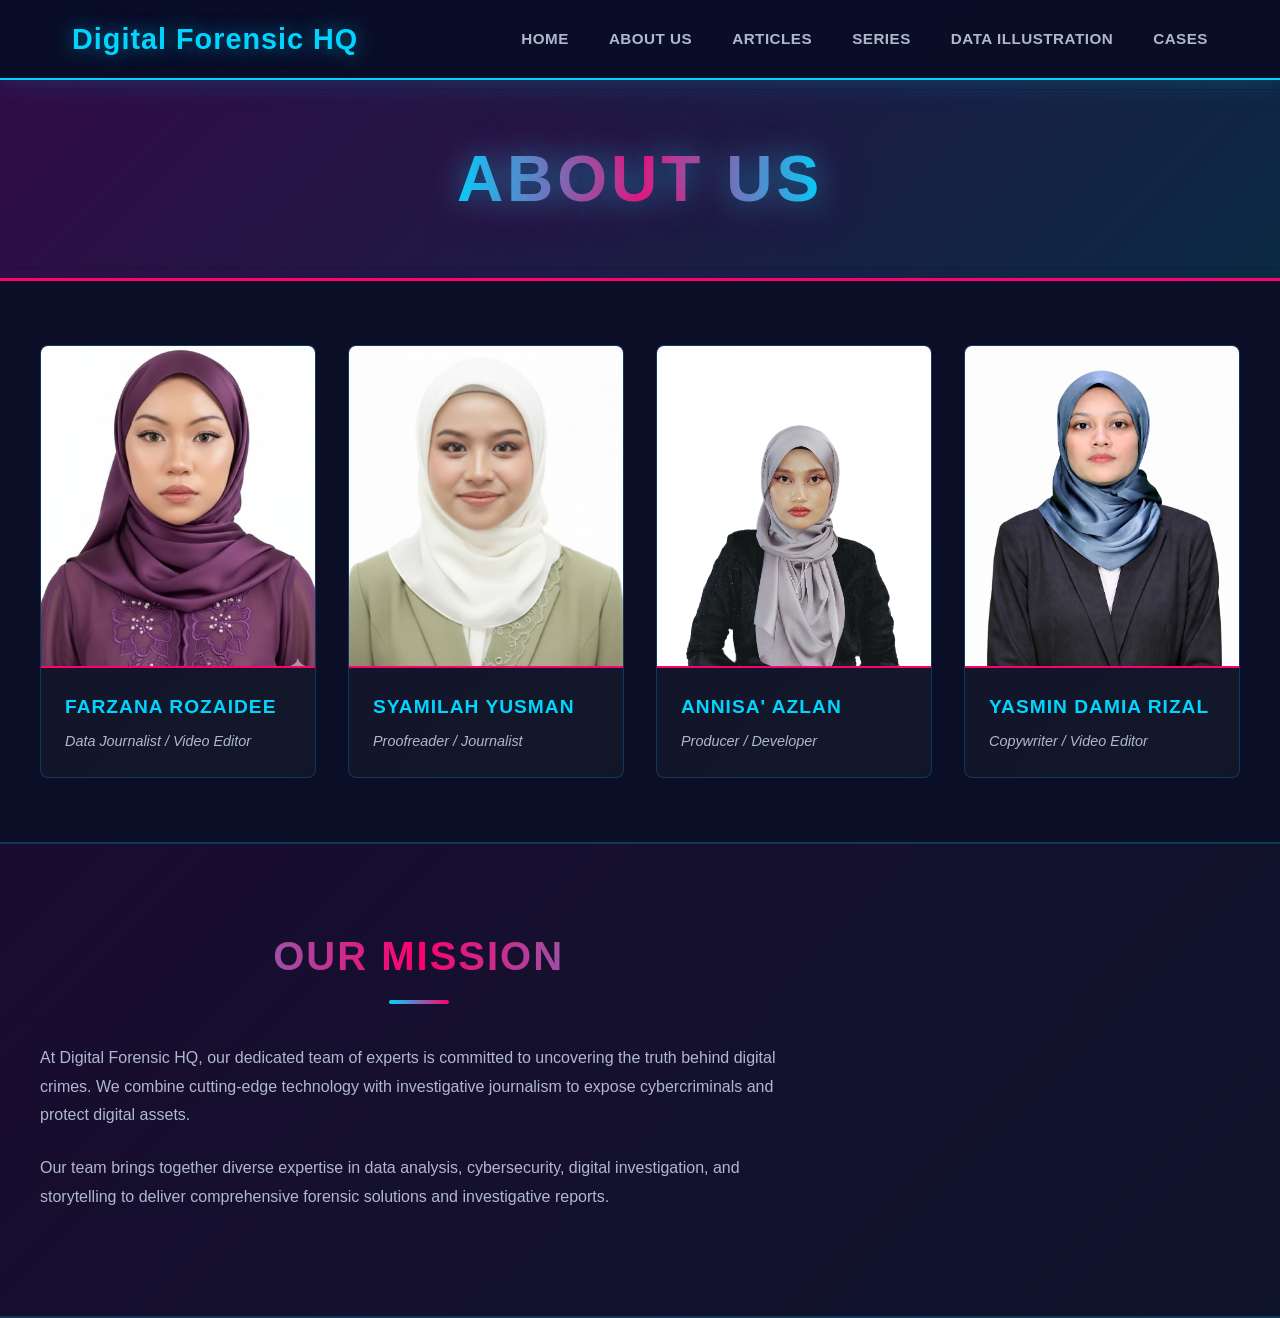
==== commit 672bb187: "fix: Ensure team member images display at consistent sizes with equal head sizing" ====
--- a/about.html
+++ b/about.html
@@ -21,10 +21,9 @@
                 <li class="nav-item dropdown">
                     <a href="articles.html" class="nav-link dropdown-toggle">Articles</a>
                     <ul class="dropdown-menu">
-                        <li><a href="articles.html?id=1" class="dropdown-link">Article 1</a></li>
-                        <li><a href="articles.html?id=2" class="dropdown-link">Article 2</a></li>
-                        <li><a href="articles.html?id=3" class="dropdown-link">Article 3</a></li>
-                        <li><a href="articles.html?id=4" class="dropdown-link">Article 4</a></li>
+                        <li><a href="article1.html" class="dropdown-link">Article 1</a></li>
+                        <li><a href="article2.html" class="dropdown-link">Article 2</a></li>
+                        <li><a href="article3.html" class="dropdown-link">Article 3</a></li>
                     </ul>
                 </li>
                 <li class="nav-item"><a href="series.html" class="nav-link">Series</a></li>
@@ -74,7 +73,7 @@
 
                 <article class="team-card">
                     <div class="team-image-wrapper">
-                        <img src="assets/ANNISA.jpeg" alt="Team Member" class="team-image">
+                        <img src="assets/ANNISA.png" alt="Team Member" class="team-image">
                     </div>
                     <div class="team-info">
                         <h3 class="team-name">Annisa' Azlan</h3>
@@ -84,10 +83,10 @@
 
                 <article class="team-card">
                     <div class="team-image-wrapper">
-                        <img src="https://via.placeholder.com/250x280?text=Team+Member+4" alt="Team Member" class="team-image">
+                        <img src="assets/YASMIN.PNG" alt="Team Member" class="team-image">
                     </div>
                     <div class="team-info">
-                        <h3 class="team-name">Amal Hayati</h3>
+                        <h3 class="team-name">Yasmin Damia Rizal</h3>
                         <p class="team-role">Copywriter / Video Editor</p>
                     </div>
                 </article>
@@ -103,21 +102,6 @@
                 <p>At Digital Forensic HQ, our dedicated team of experts is committed to uncovering the truth behind digital crimes. We combine cutting-edge technology with investigative journalism to expose cybercriminals and protect digital assets.</p>
                 <p>Our team brings together diverse expertise in data analysis, cybersecurity, digital investigation, and storytelling to deliver comprehensive forensic solutions and investigative reports.</p>
             </div>
-
-            <div class="about-stats">
-                <div class="stat-item">
-                    <h3 class="stat-number">100+</h3>
-                    <p class="stat-label">Cases Investigated</p>
-                </div>
-                <div class="stat-item">
-                    <h3 class="stat-number">50+</h3>
-                    <p class="stat-label">Criminals Identified</p>
-                </div>
-                <div class="stat-item">
-                    <h3 class="stat-number">98%</h3>
-                    <p class="stat-label">Success Rate</p>
-                </div>
-            </div>
         </div>
     </section>
 
--- a/about-styles.css
+++ b/about-styles.css
@@ -65,8 +65,9 @@
 
 .team-grid {
     display: grid;
-    grid-template-columns: repeat(auto-fit, minmax(280px, 1fr));
+    grid-template-columns: repeat(4, 1fr);
     gap: 2rem;
+    max-width: 100%;
 }
 
 .team-card {
@@ -90,6 +91,7 @@
     width: 100%;
     aspect-ratio: 9/10;
     background: linear-gradient(135deg, rgba(106, 5, 114, 0.3), rgba(0, 212, 255, 0.1));
+    min-height: 320px;
 }
 
 .team-image {
@@ -204,8 +206,12 @@
     }
 
     .team-grid {
-        grid-template-columns: repeat(auto-fit, minmax(200px, 1fr));
+        grid-template-columns: repeat(2, 1fr);
         gap: 1.5rem;
+    }
+
+    .team-image-wrapper {
+        min-height: 240px;
     }
 
     .about-description-container {
@@ -235,6 +241,11 @@
 
     .team-grid {
         grid-template-columns: 1fr;
+        gap: 1rem;
+    }
+
+    .team-image-wrapper {
+        min-height: 280px;
     }
 
     .team-card {
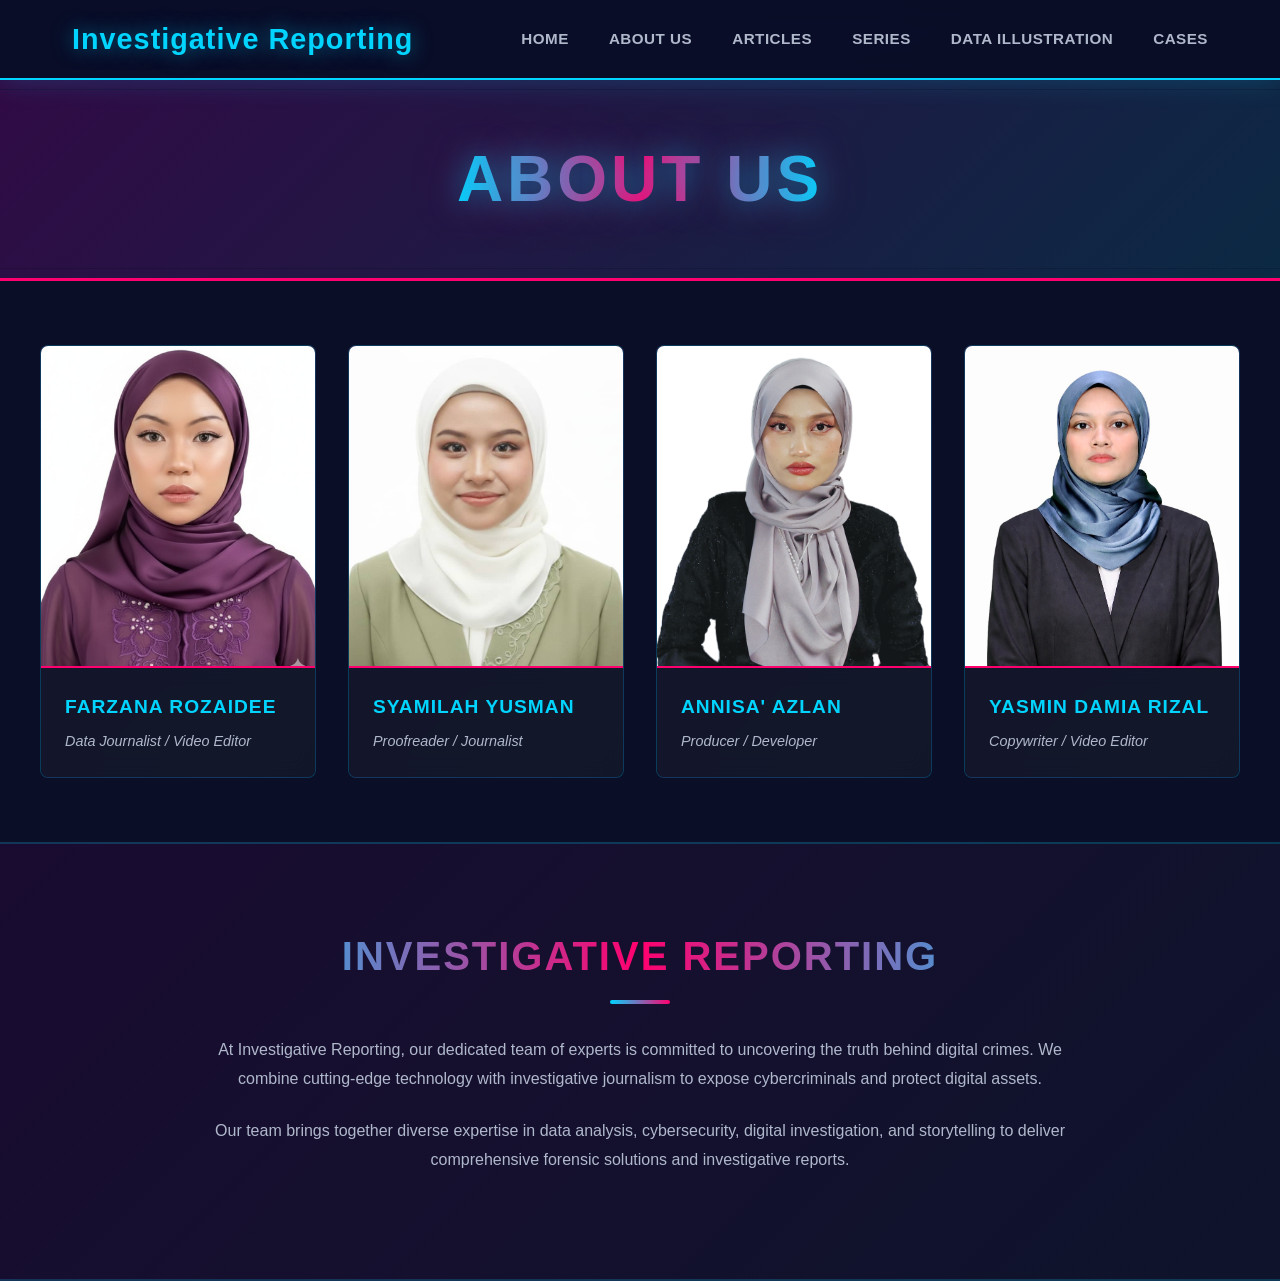
==== commit 97574a5e: "Update Article 2 with phishing scam content and remove hero background image" ====
--- a/about.html
+++ b/about.html
@@ -3,7 +3,7 @@
 <head>
     <meta charset="UTF-8">
     <meta name="viewport" content="width=device-width, initial-scale=1.0">
-    <title>About Us - Digital Forensic HQ</title>
+    <title>About Us - Investigative Reporting</title>
     <link rel="icon" href="data:image/svg+xml,<svg xmlns='http://www.w3.org/2000/svg' viewBox='0 0 100 100'><text y='75' font-size='75' fill='%2300d4ff' font-weight='bold'>◆</text></svg>" type="image/svg+xml">
     <link rel="stylesheet" href="styles.css">
     <link rel="stylesheet" href="about-styles.css">
@@ -13,7 +13,7 @@
     <nav class="navbar">
         <div class="nav-container">
             <div class="nav-logo">
-                <span class="logo-text">Digital Forensic HQ</span>
+                <span class="logo-text">Investigative Reporting</span>
             </div>
             <ul class="nav-menu">
                 <li class="nav-item"><a href="index.html" class="nav-link">Home</a></li>
@@ -27,8 +27,8 @@
                     </ul>
                 </li>
                 <li class="nav-item"><a href="series.html" class="nav-link">Series</a></li>
-                <li class="nav-item"><a href="index.html#threats" class="nav-link">Data Illustration</a></li>
-                <li class="nav-item"><a href="index.html#cases" class="nav-link">Cases</a></li>
+                <li class="nav-item"><a href="data-illustration.html" class="nav-link">Data Illustration</a></li>
+                <li class="nav-item"><a href="cases.html" class="nav-link">Cases</a></li>
             </ul>
             <div class="hamburger" id="hamburger">
                 <span></span>
@@ -98,8 +98,8 @@
     <section class="about-description">
         <div class="about-description-container">
             <div class="about-text">
-                <h2 class="section-title">Our Mission</h2>
-                <p>At Digital Forensic HQ, our dedicated team of experts is committed to uncovering the truth behind digital crimes. We combine cutting-edge technology with investigative journalism to expose cybercriminals and protect digital assets.</p>
+                <h2 class="section-title">Investigative Reporting</h2>
+                <p>At Investigative Reporting, our dedicated team of experts is committed to uncovering the truth behind digital crimes. We combine cutting-edge technology with investigative journalism to expose cybercriminals and protect digital assets.</p>
                 <p>Our team brings together diverse expertise in data analysis, cybersecurity, digital investigation, and storytelling to deliver comprehensive forensic solutions and investigative reports.</p>
             </div>
         </div>
--- a/styles.css
+++ b/styles.css
@@ -320,8 +320,8 @@
     right: 0;
     bottom: 0;
     background-image:
-        linear-gradient(0deg, transparent 24%, rgba(0, 212, 255, 0.05) 25%, rgba(0, 212, 255, 0.05) 26%, transparent 27%, transparent 74%, rgba(0, 212, 255, 0.05) 75%, rgba(0, 212, 255, 0.05) 76%, transparent 77%, transparent),
-        linear-gradient(90deg, transparent 24%, rgba(0, 212, 255, 0.05) 25%, rgba(0, 212, 255, 0.05) 26%, transparent 27%, transparent 74%, rgba(0, 212, 255, 0.05) 75%, rgba(0, 212, 255, 0.05) 76%, transparent 77%, transparent);
+        linear-gradient(0deg, transparent 60%, rgba(0, 212, 255, 0.05) 25%, rgba(0, 212, 255, 0.05) 26%, transparent 27%, transparent 74%, rgba(0, 212, 255, 0.05) 75%, rgba(0, 212, 255, 0.05) 76%, transparent 77%, transparent),
+        linear-gradient(90deg, transparent 60%, rgba(0, 212, 255, 0.05) 25%, rgba(0, 212, 255, 0.05) 26%, transparent 27%, transparent 74%, rgba(0, 212, 255, 0.05) 75%, rgba(0, 212, 255, 0.05) 76%, transparent 77%, transparent);
     background-size: 80px 80px;
     animation: moveGrid 8s linear infinite;
     opacity: 0.5;
--- a/about-styles.css
+++ b/about-styles.css
@@ -137,12 +137,12 @@
 }
 
 .about-description-container {
-    max-width: 1200px;
+    max-width: 900px;
     margin: 0 auto;
-    display: grid;
-    grid-template-columns: 2fr 1fr;
-    gap: 4rem;
-    align-items: start;
+    display: flex;
+    flex-direction: column;
+    align-items: center;
+    text-align: center;
 }
 
 .about-text h2 {
@@ -150,6 +150,7 @@
     -webkit-background-clip: text;
     -webkit-text-fill-color: transparent;
     background-clip: text;
+    margin-bottom: 2rem;
 }
 
 .about-text p {
